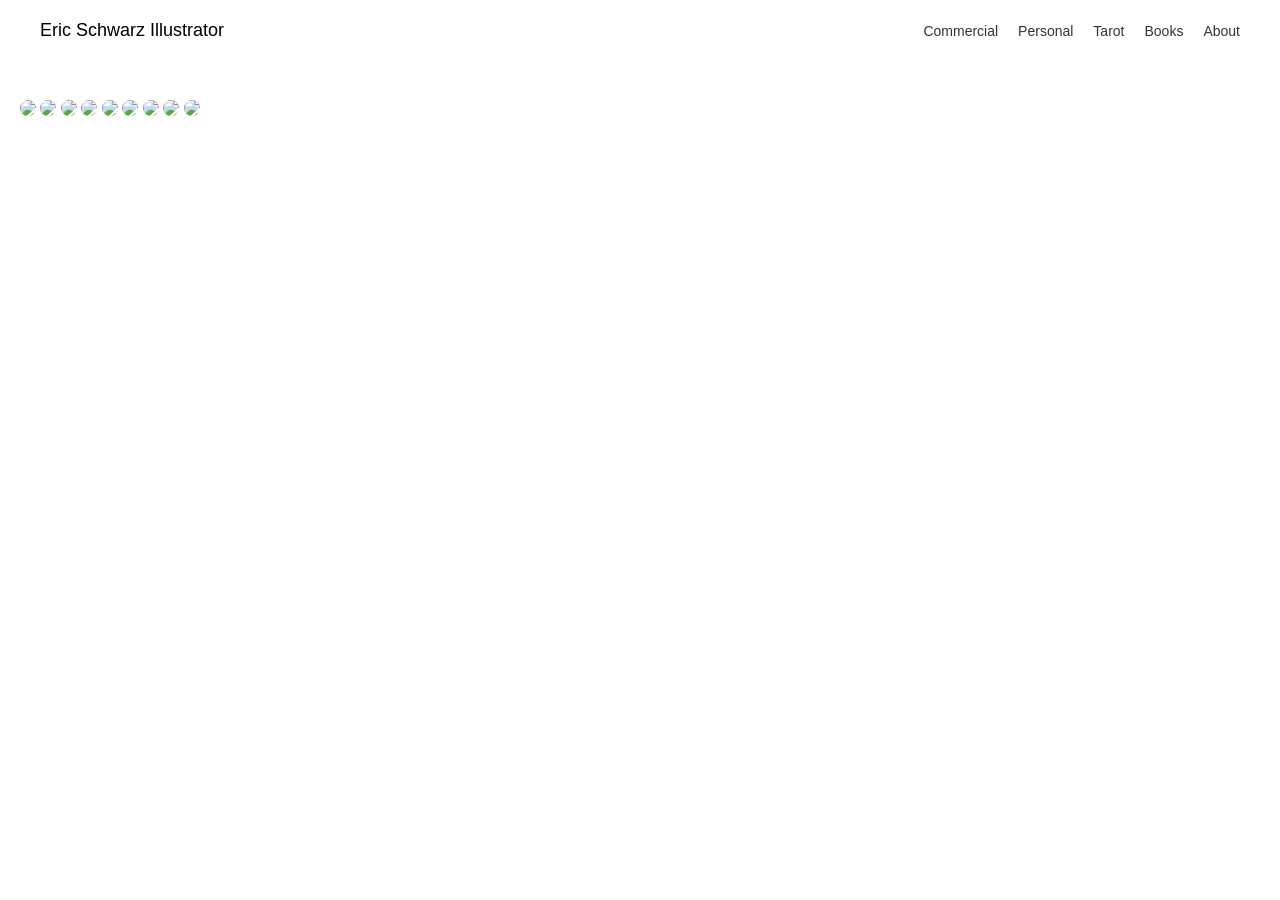
==== personal.html @ 446655ed "Add files via upload" ====
<!DOCTYPE html>
<html lang="en">
<head>
  <meta charset="UTF-8">
  <meta name="viewport" content="width=device-width, initial-scale=1.0">
  <title>Personal Work</title>
  <link rel="stylesheet" href="style.css">
</head>

<body class="personal">

<nav>
  <div class="logo">Eric Schwarz Illustrator</div>
  <div class="menu">
    <a href="index.html">Commercial</a>
    <a href="personal.html">Personal</a>
    <a href="tarot.html">Tarot</a>
    <a href="books.html">Books</a>
    <a href="about.html">About</a>
    
  </div>
</nav>

<section class="gallery">

  <!-- add your personal images -->
  <img src="images/personal-1.png">
  <img src="images/personal-2.png">
  <img src="images/personal-3.png">
  <img src="images/personal-4.gif">
  <img src="images/personal-5.png">
  <img src="images/personal-6.png">
  <img src="images/personal-7.gif">
  <img src="images/personal-8.png">
  <img src="images/personal-9.png">

</section>

</body>
</html>
---- style.css ----
* {
  margin: 0;
  padding: 0;
  box-sizing: border-box;
}

body {
  margin: 0;
  background:  rgba(30,30,30,1);
  color: white;
  font-family: Arial;
}
body.commercial {
  background: rgba(30,30,30,1);
  color: white;
}

body.personal {
  background: white;
  color: black;
}

body.books-page {
  background: rgb(1, 183, 255);
  color: white;
  display: grid;
  gap: 20px;
  padding: 120px 40px;
}

body.books-page img {
  width: 100%;
  border-radius: 12px;
  display: block;
  transition: transform 0.3s ease;
}

body.books-page img:hover {
  transform: scale(1.03);
}

.bookshelf {
  display: grid;
  grid-template-columns: repeat(auto-fill, minmax(250px, 1fr));
  gap: 16px;
  padding: 100px 20px 20px;
}

body.tarot {
  background: rgb(237, 76, 6);
  color: black;
}



nav {
  position: fixed;
  top: 0;
  left: 0;
  width: 100%;

  display: flex;
  justify-content: space-between;
  align-items: center;

  padding: 20px 40px;

  box-sizing: border-box;

  z-index: 1000;
}

.menu {
  display: flex;
  gap: 20px;
  flex-wrap: nowrap;
  white-space: nowrap;
}

.menu a {
  flex-shrink: 0;
  text-decoration: none;
  color: inherit;
}

nav a {
  color: white;
  text-decoration: none;
}

.logo {
  display: flex;
  gap: 8px;
  align-items: baseline;
  font-size: 18px;
}

.name {
  font-weight: 700;
}

.role {
  font-weight: 400;
  font-style: italic;
  opacity: 0.7;
}

.menu {
  display: flex;
  gap: 20px;
  align-items: center;
}

.menu a {
  text-decoration: none;
  color: inherit;
  font-size: 14px;
  opacity: 0.8;
  transition: opacity 0.2s ease;
}

.menu a:hover {
  opacity: 1;
}

.gallery {
  columns: 3 300px;
  column-gap: 16px;
  padding: 100px 20px 20px;
}

.gallery img {
  width: 100%;
  margin-bottom: 16px;
  border-radius: 10px;
}

.tarot {
  height: 100vh;
  display: flex;
  flex-direction: column;
  justify-content: center;
  align-items: center;
}

.tarot-box img {
  width: 260px;
  cursor: pointer;
}

.card-container {
  perspective: 1000px;
  display: flex;
  justify-content: center;
  margin-top: 40px;
}

.card {
  width: 260px;
  height: 520px;
  position: relative;
  transform-style: preserve-3d;
  transition: transform 0.8s;
  cursor: pointer;
}

.card.flipped {
  transform: rotateY(180deg);
}

.card-face {
  position: absolute;
  width: 100%;
  height: 100%;
  backface-visibility: hidden;
  border-radius: 12px;
  overflow: hidden;
}

.card-face img {
  width: 100%;
  height: 100%;
  object-fit: cover;
}

.card-front {
  transform: rotateY(180deg);
}

@keyframes shake {
  0% { transform: translateX(0); }
  25% { transform: translateX(-3px); }
  50% { transform: translateX(3px); }
  75% { transform: translateX(-3px); }
  100% { transform: translateX(0); }
}

.card.shake {
  animation: shake 0.25s ease;
}

.tarot-grid {
  display: flex;
  justify-content: center;
  gap: 40px;
  padding: 120px 20px;
}

/* card stays same size as before */
.card {
  width: 260px;
  height: 520px;
  perspective: 1000px;
}

/* mobile: only show 1 card */
@media (max-width: 768px) {
  .tarot-grid {
    flex-direction: column;
    align-items: center;
  }

  .tarot-grid .card:nth-child(2),
  .tarot-grid .card:nth-child(3) {
    display: none;
  }
}

body.about-page {
  background: #dcd23e;
  color: black;
}

.about {
  min-height: 100vh;
  display: flex;
  align-items: center;
  justify-content: center;
  padding: 120px 40px;
}

.about-text {
  max-width: 600px;
  line-height: 1.6;
}

.about-text h1 {
  margin-bottom: 20px;
  font-size: 28px;
}

.about-text p {
  margin-bottom: 15px;
  opacity: 0.85;
}

.about-wrapper {
  display: flex;
  gap: 60px;
  max-width: 1000px;
  margin: 0 auto;
  align-items: center;
  padding: 120px 40px;
}

.about-image img {
  width: 320px;
  height: auto;
  border-radius: 12px;
  object-fit: cover;
}

.about-text {
  max-width: 500px;
  line-height: 1.6;
}

.about-text h1 {
  margin-bottom: 20px;
  font-size: 28px;
}

.about-text p {
  margin-bottom: 15px;
  opacity: 0.85;
}

.contact a {
  color: inherit;
  text-decoration: underline;
}

@media (max-width: 768px) {
  .about-wrapper {
    flex-direction: column;
    text-align: center;
  }

  .about-image img {
    width: 80%;
  }
}
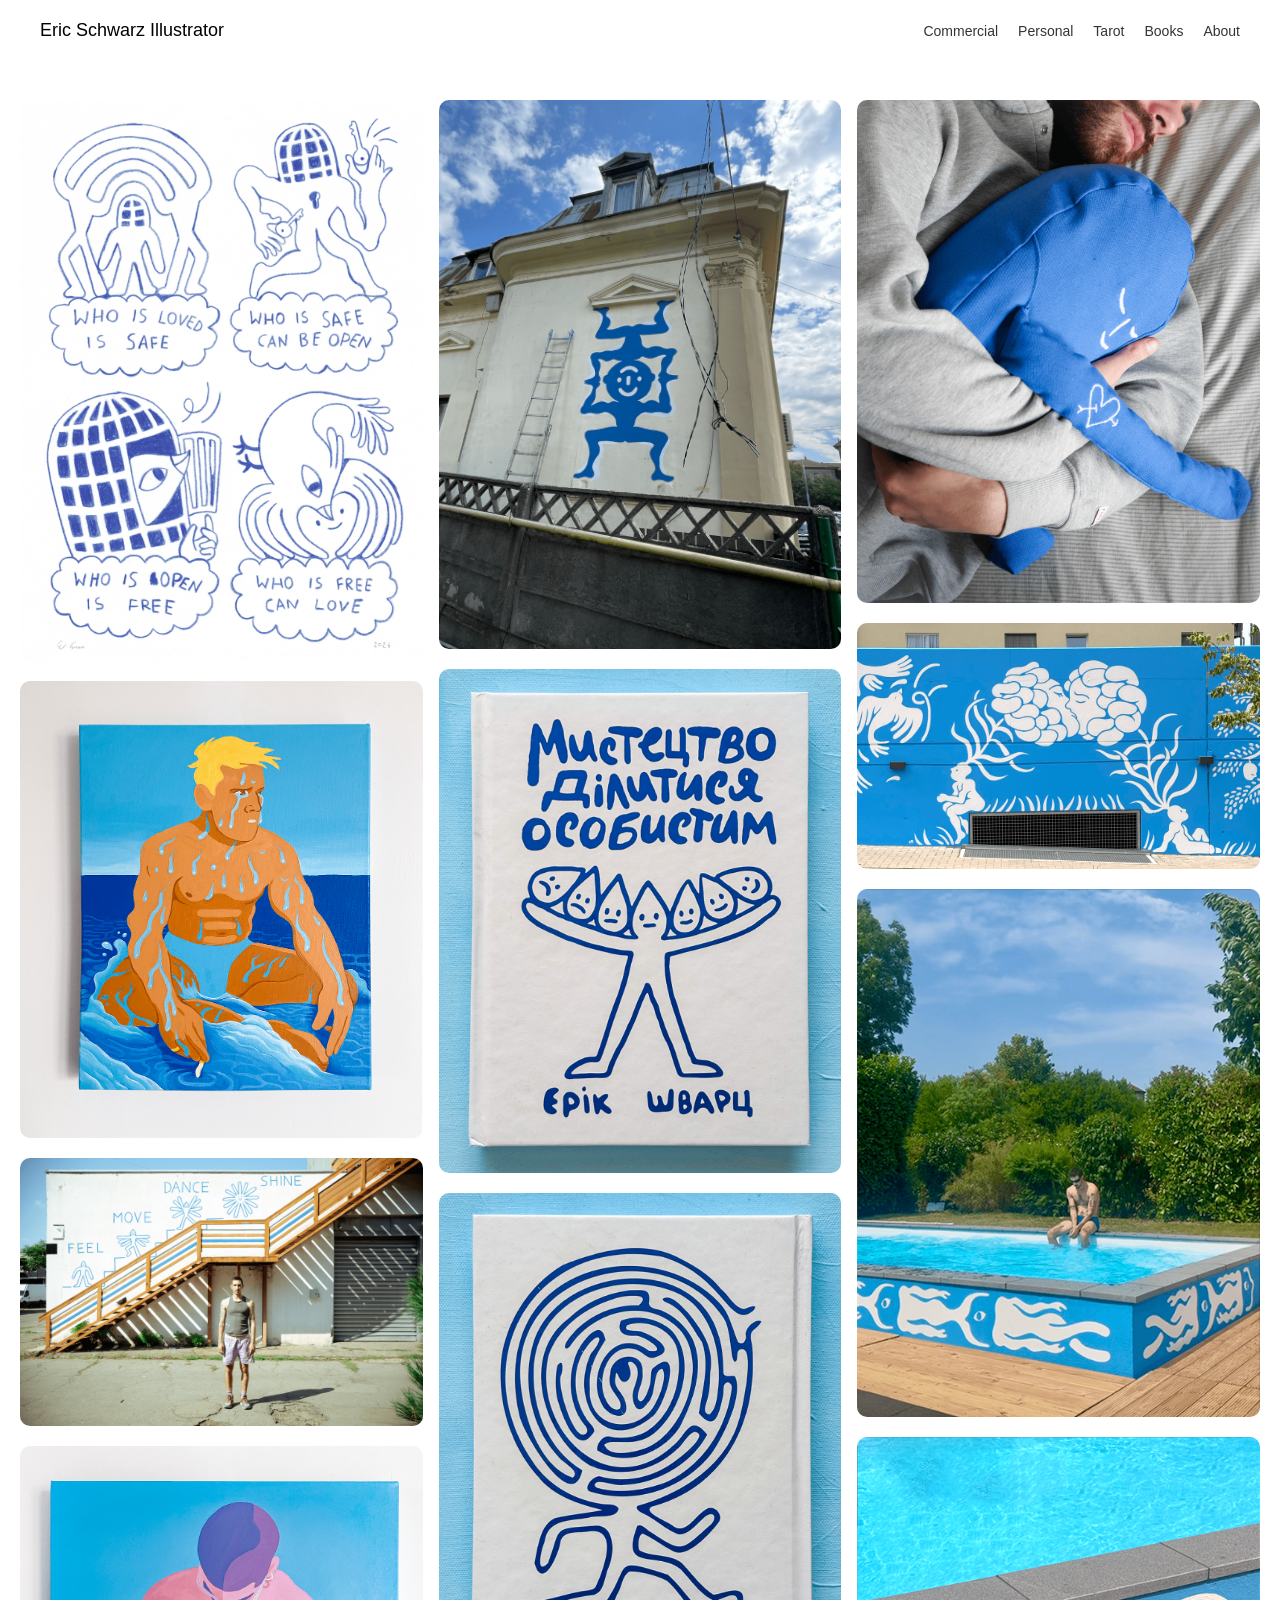
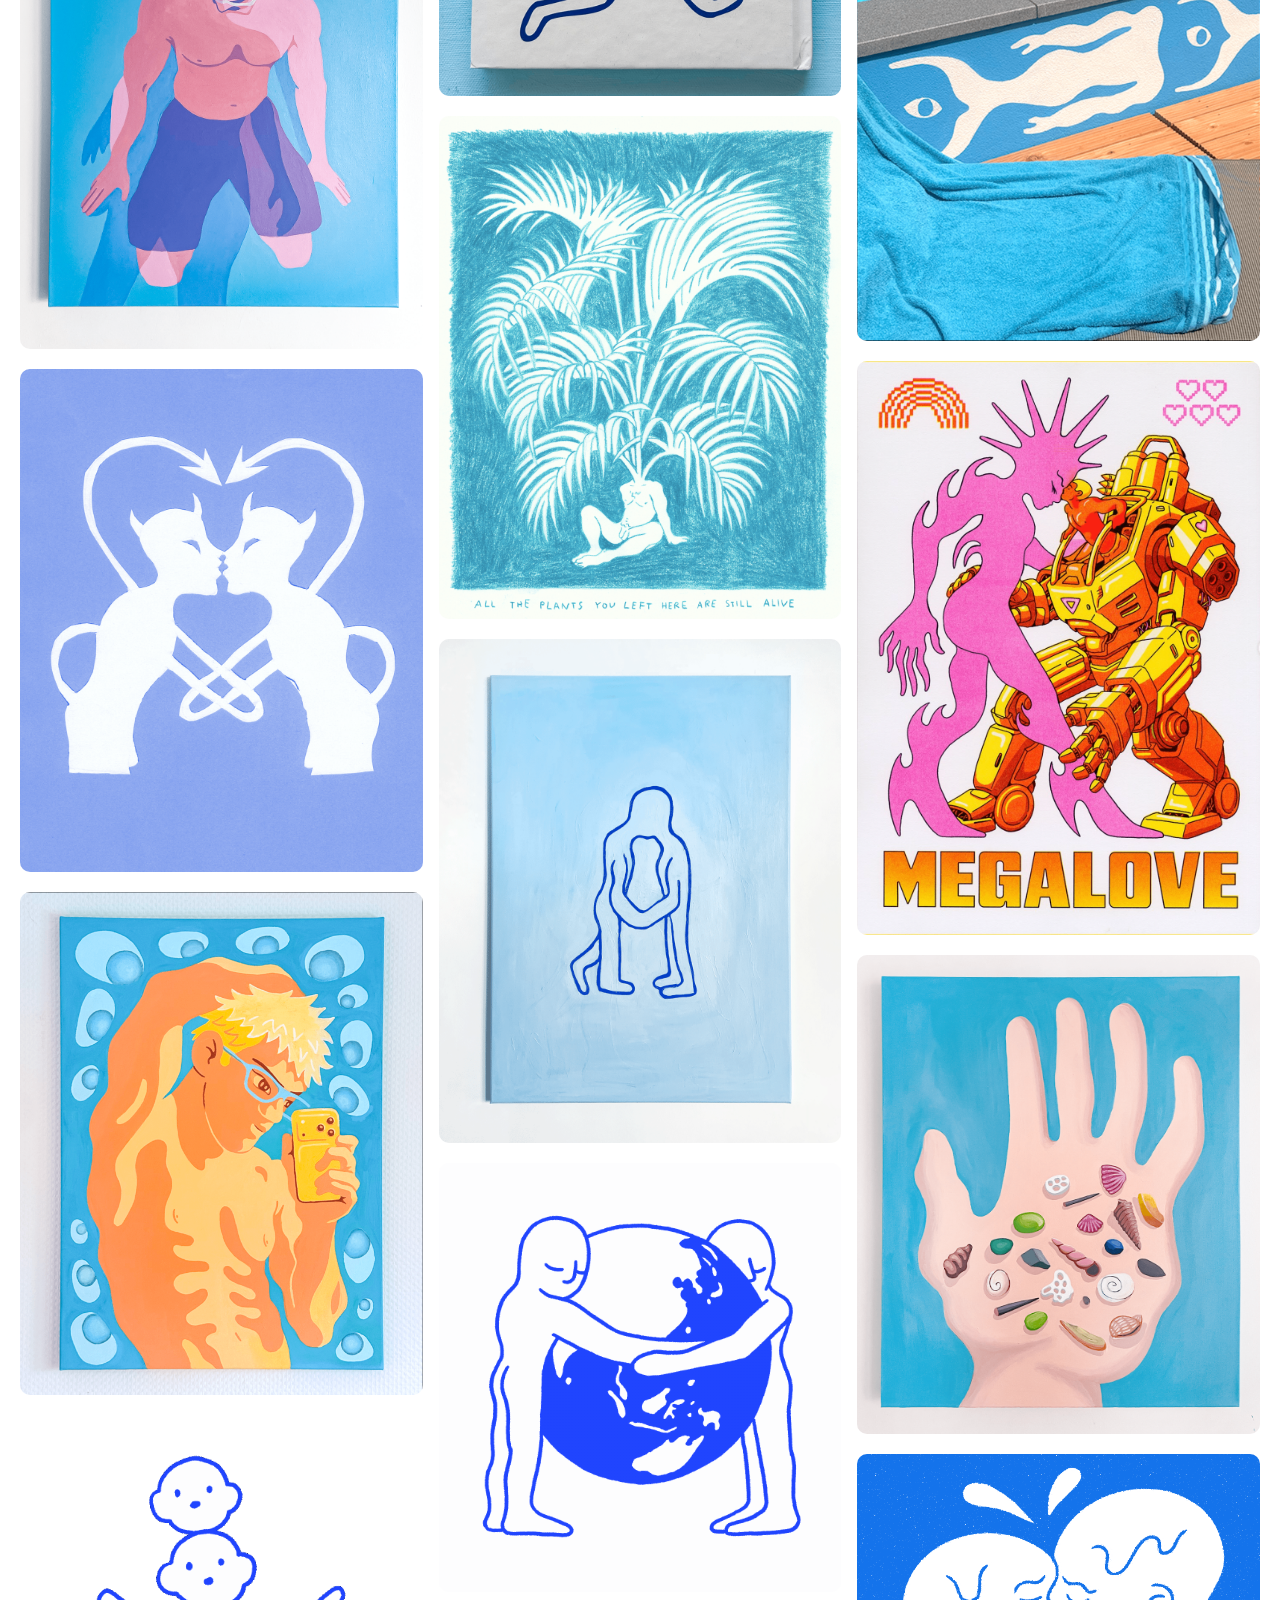
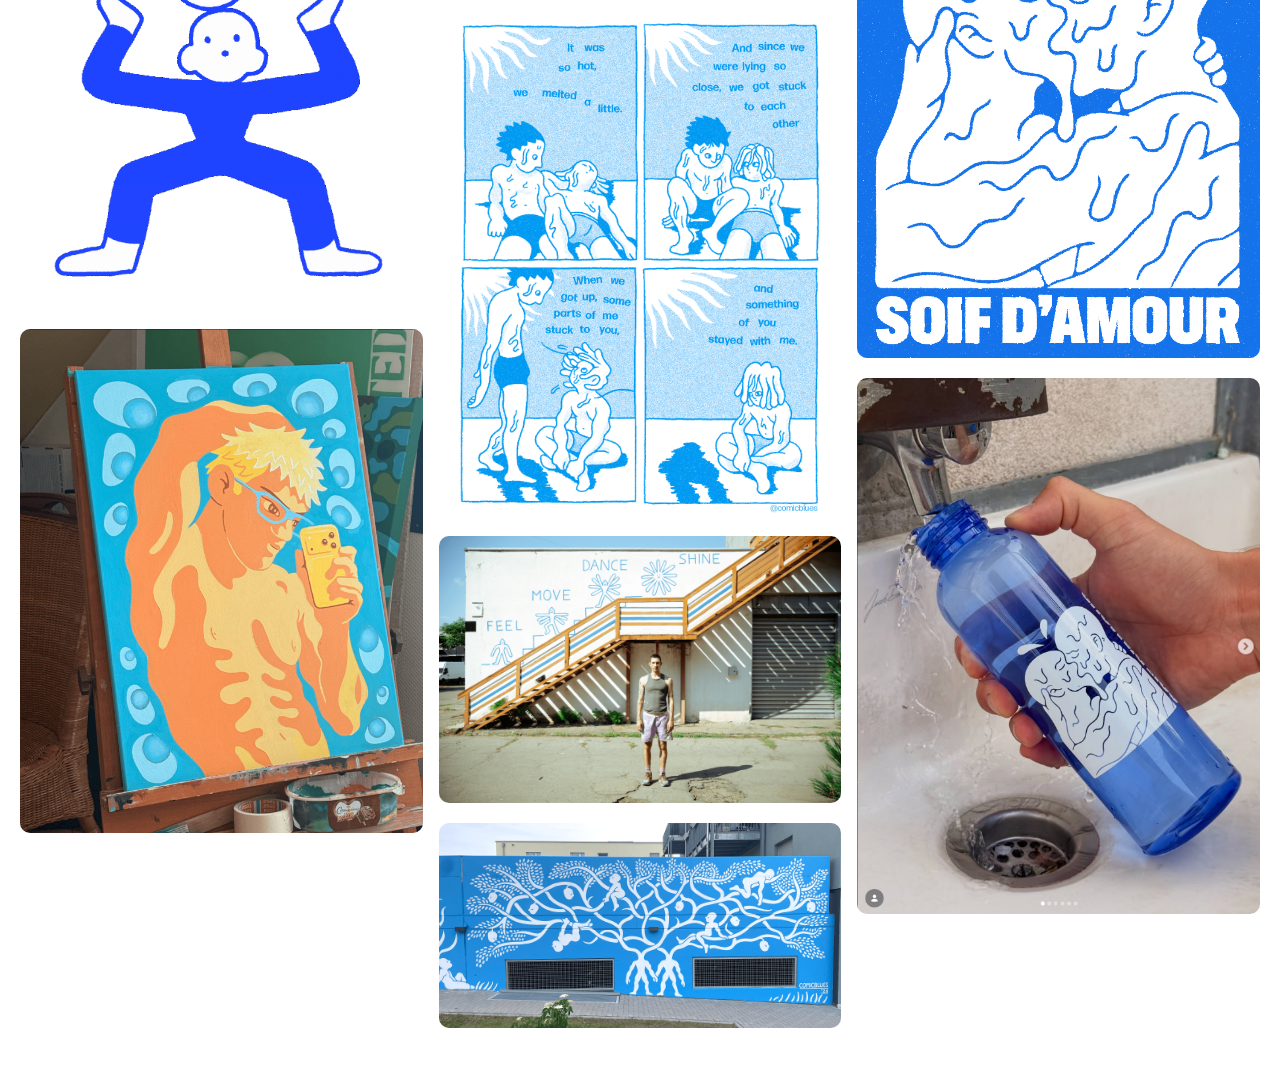
==== commit 92eb6ba2: "August File Upload" ====
--- a/personal.html
+++ b/personal.html
@@ -25,14 +25,30 @@
 
   <!-- add your personal images -->
   <img src="images/personal-1.png">
+  <img src="images/perso-10.png">
   <img src="images/personal-2.png">
+  <img src="images/perso-11.png">
   <img src="images/personal-3.png">
+  <img src="images/perso-12.png">
   <img src="images/personal-4.gif">
+  <img src="images/perso-13.png">
   <img src="images/personal-5.png">
+  <img src="images/perso-14.png">
+  <img src="images/perso-15.png">
   <img src="images/personal-6.png">
+  <img src="images/perso-16.png">
   <img src="images/personal-7.gif">
+  <img src="images/perso-17.png">
   <img src="images/personal-8.png">
+  <img src="images/perso-18.png">
   <img src="images/personal-9.png">
+  <img src="images/perso-19.png">
+  <img src="images/perso-20.png">
+  <img src="images/perso-21.png">
+  <img src="images/perso-22.png">
+  <img src="images/perso-23.png">
+  <img src="images/perso-24.png">
+  <img src="images/perso-25.png">
 
 </section>
 
--- a/style.css
+++ b/style.css
@@ -227,7 +227,7 @@
 }
 
 body.about-page {
-  background: #dcd23e;
+  background: #f0cd3d;
   color: black;
 }
 
@@ -299,4 +299,20 @@
   .about-image img {
     width: 80%;
   }
+}
+@media (max-width: 768px) {
+
+  nav {
+    flex-direction: column;
+    align-items: flex-start;
+    gap: 20px;
+    padding: 20px;
+  }
+
+  .menu {
+    display: flex;
+    flex-wrap: wrap;
+    gap: 12px 20px;
+  }
+
 }
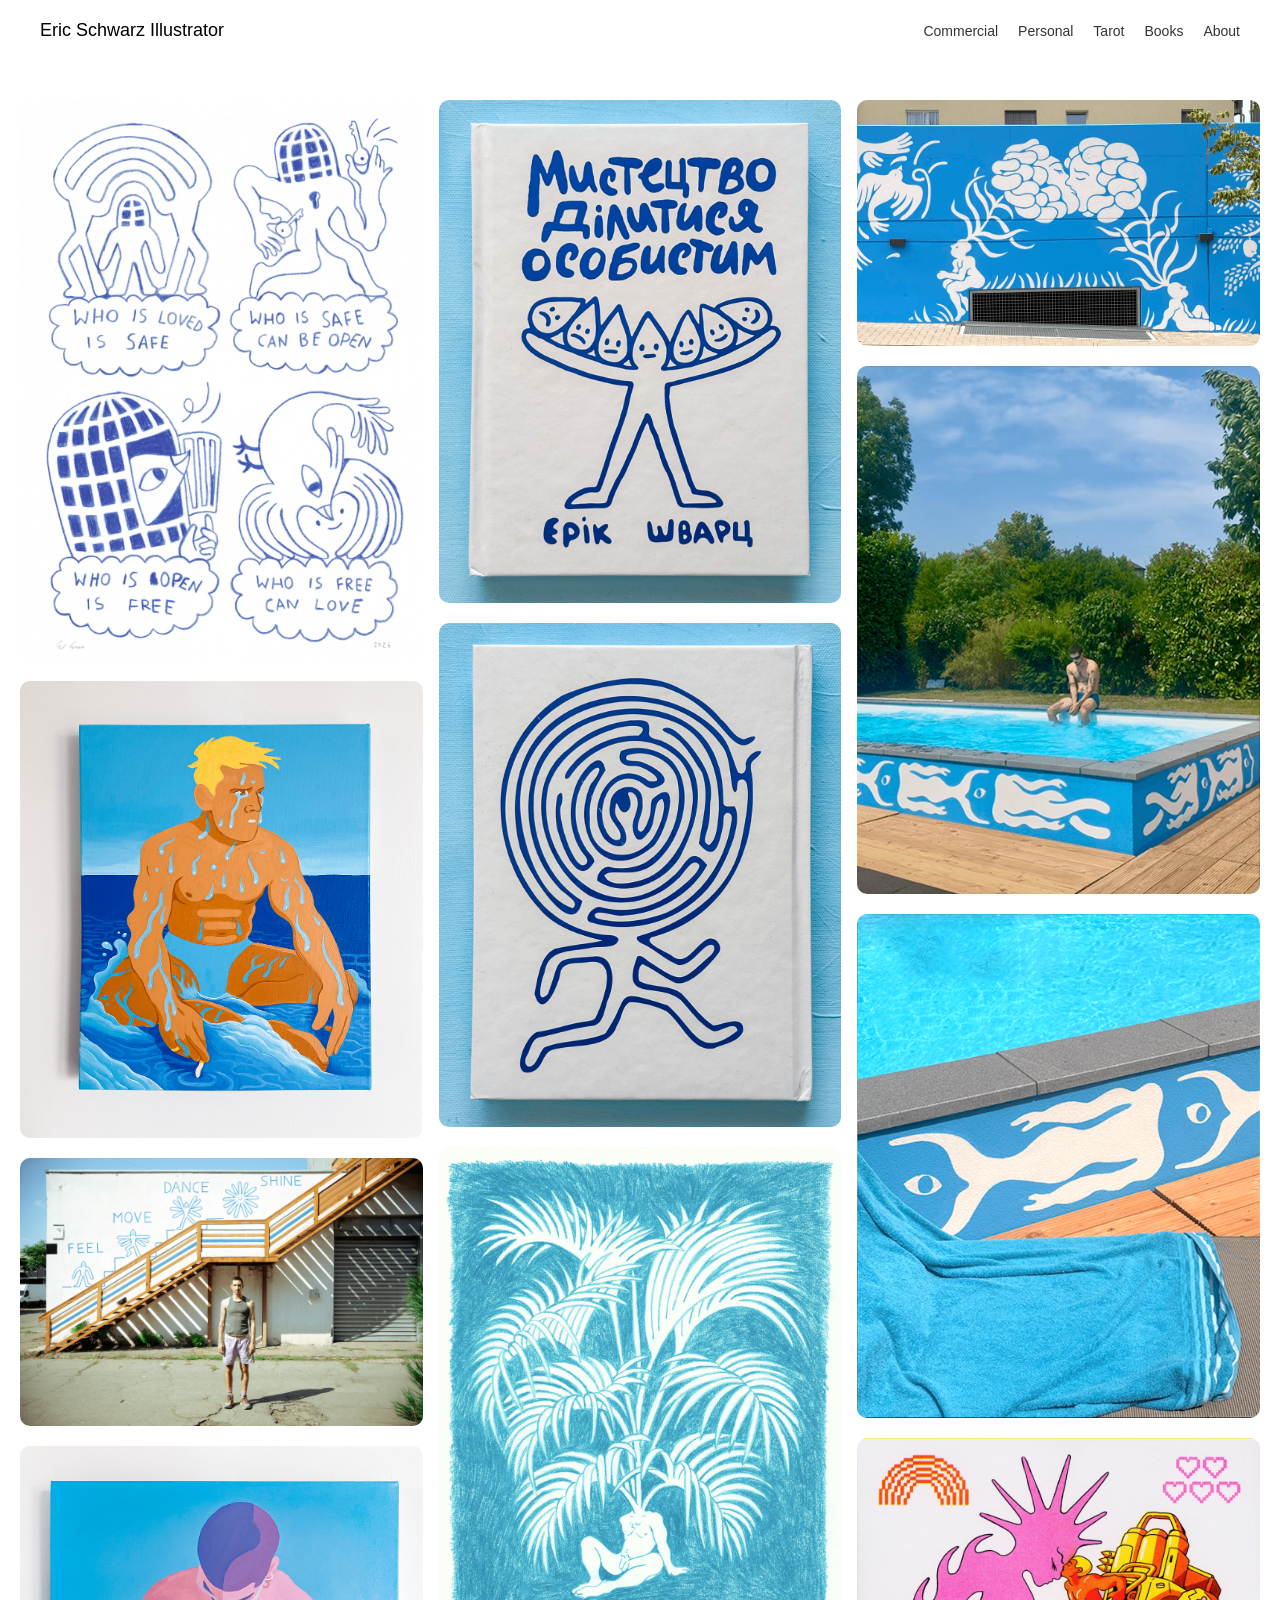
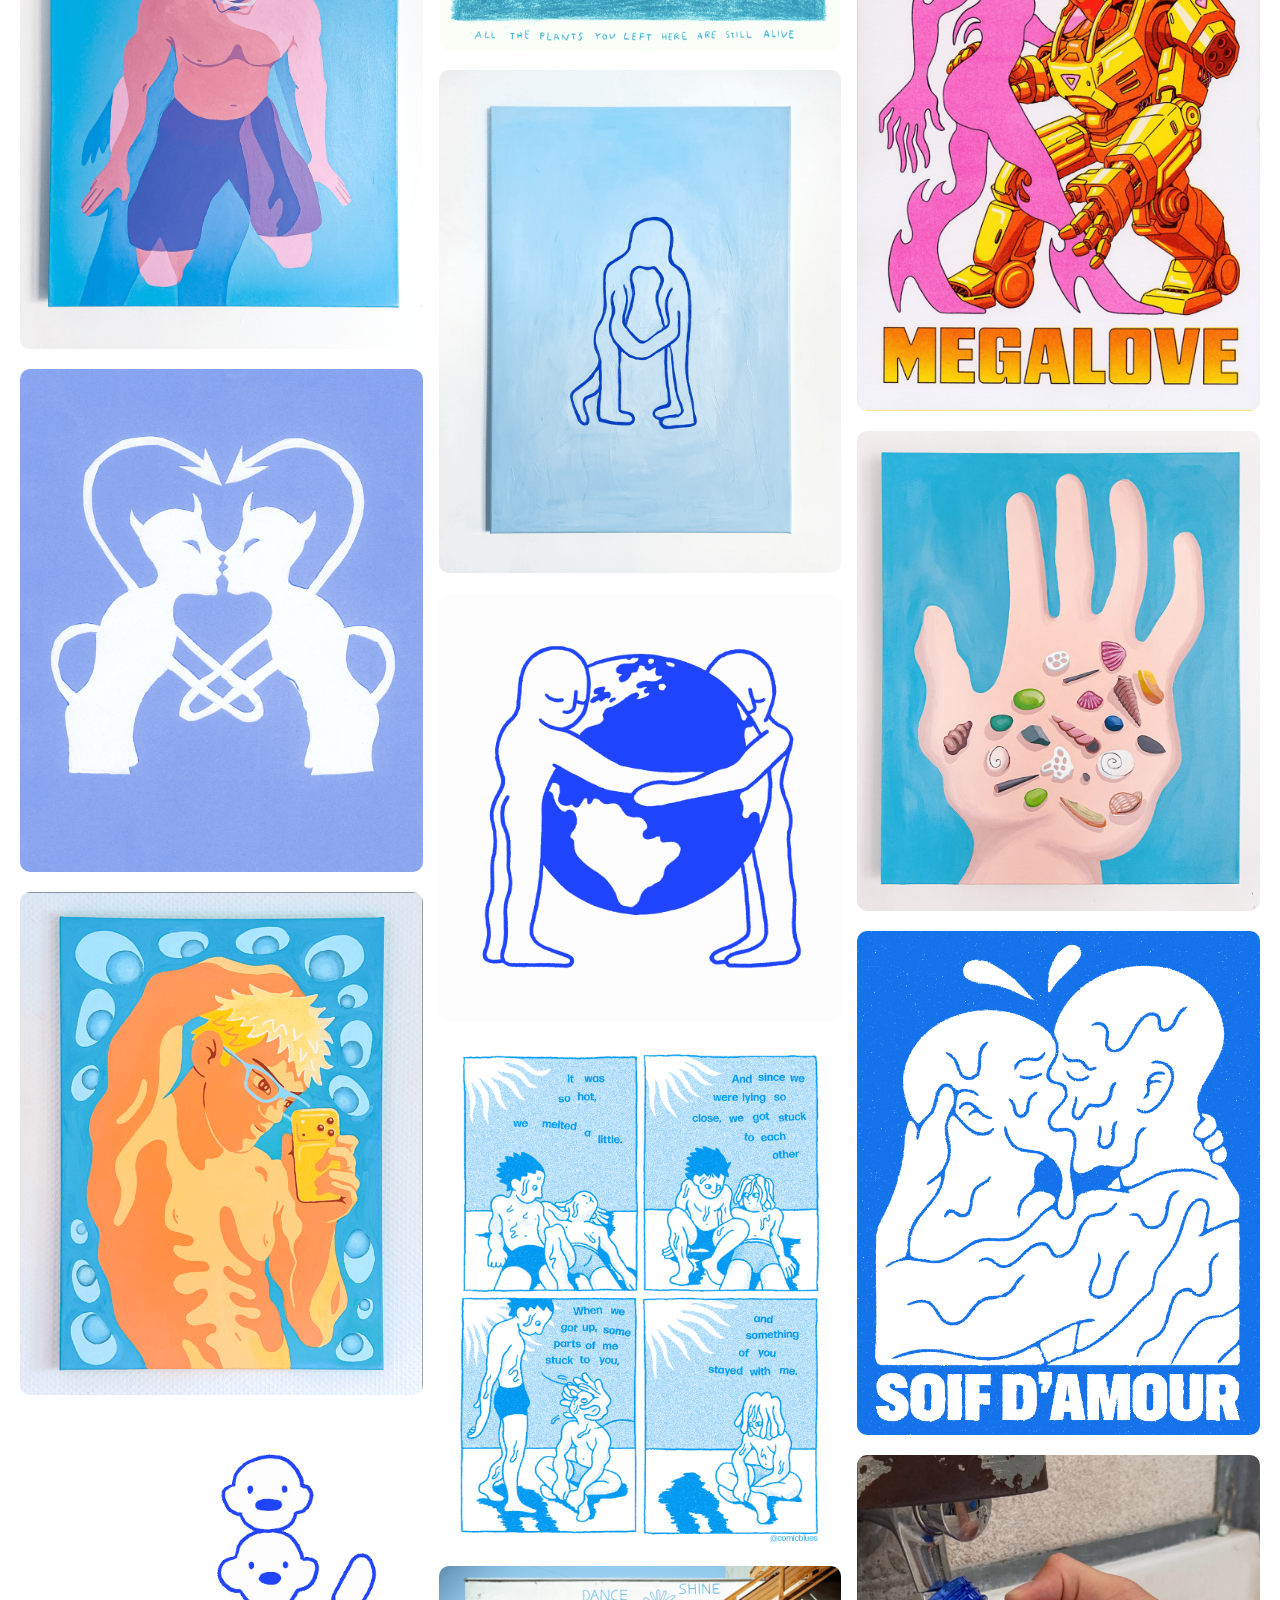
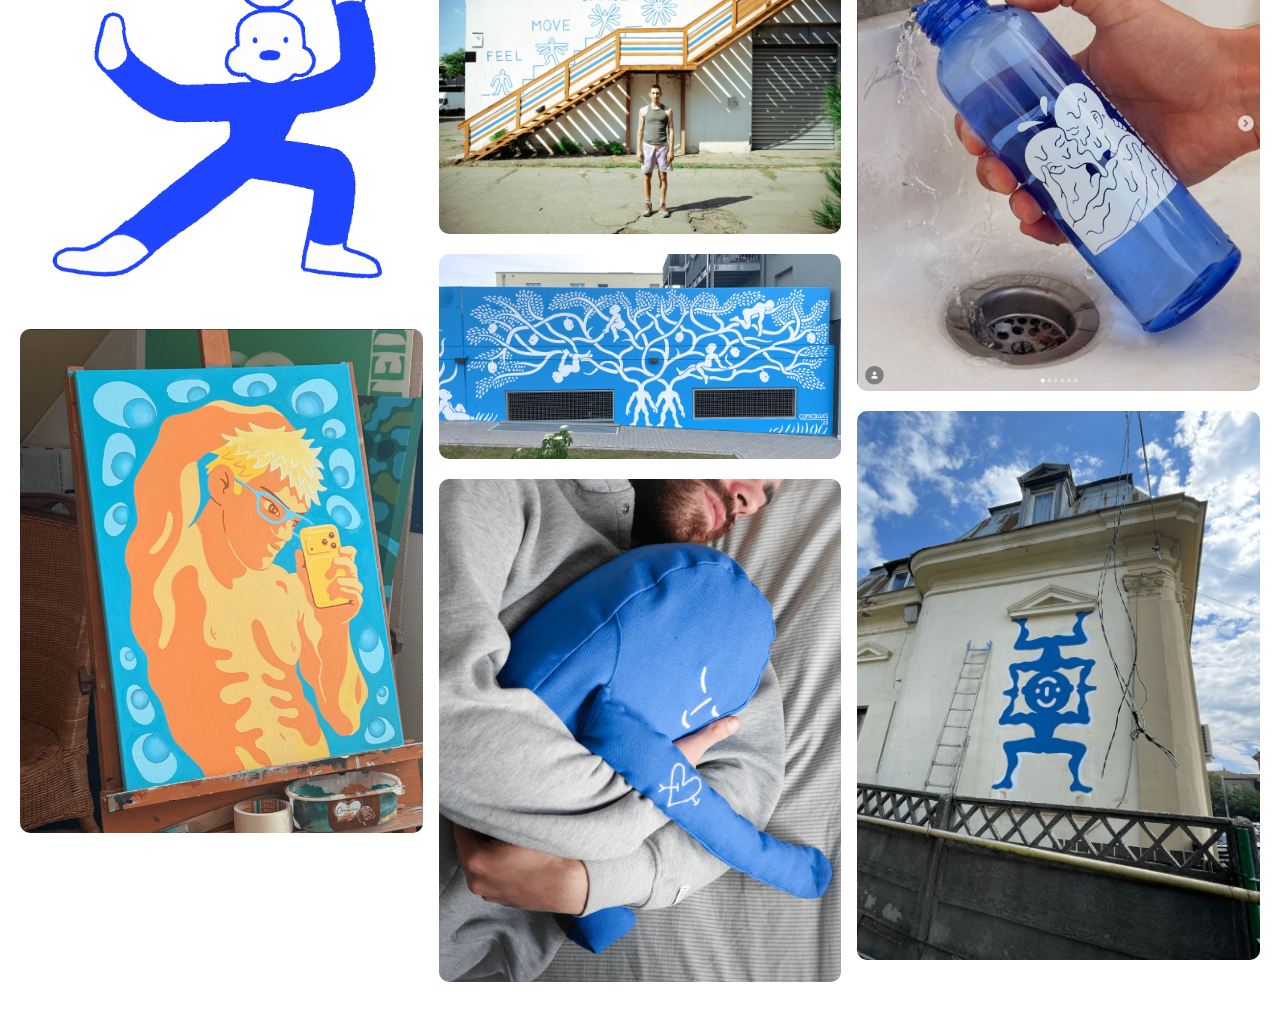
==== commit f0c53073: "Changed order in personal.html personal-5 to end" ====
--- a/personal.html
+++ b/personal.html
@@ -32,7 +32,6 @@
   <img src="images/perso-12.png">
   <img src="images/personal-4.gif">
   <img src="images/perso-13.png">
-  <img src="images/personal-5.png">
   <img src="images/perso-14.png">
   <img src="images/perso-15.png">
   <img src="images/personal-6.png">
@@ -48,9 +47,10 @@
   <img src="images/perso-22.png">
   <img src="images/perso-23.png">
   <img src="images/perso-24.png">
-  <img src="images/perso-25.png">
+  <img src="images/perso-25.png"> 
+  <img src="images/personal-5.png">
 
 </section>
 
 </body>
-</html>+</html>
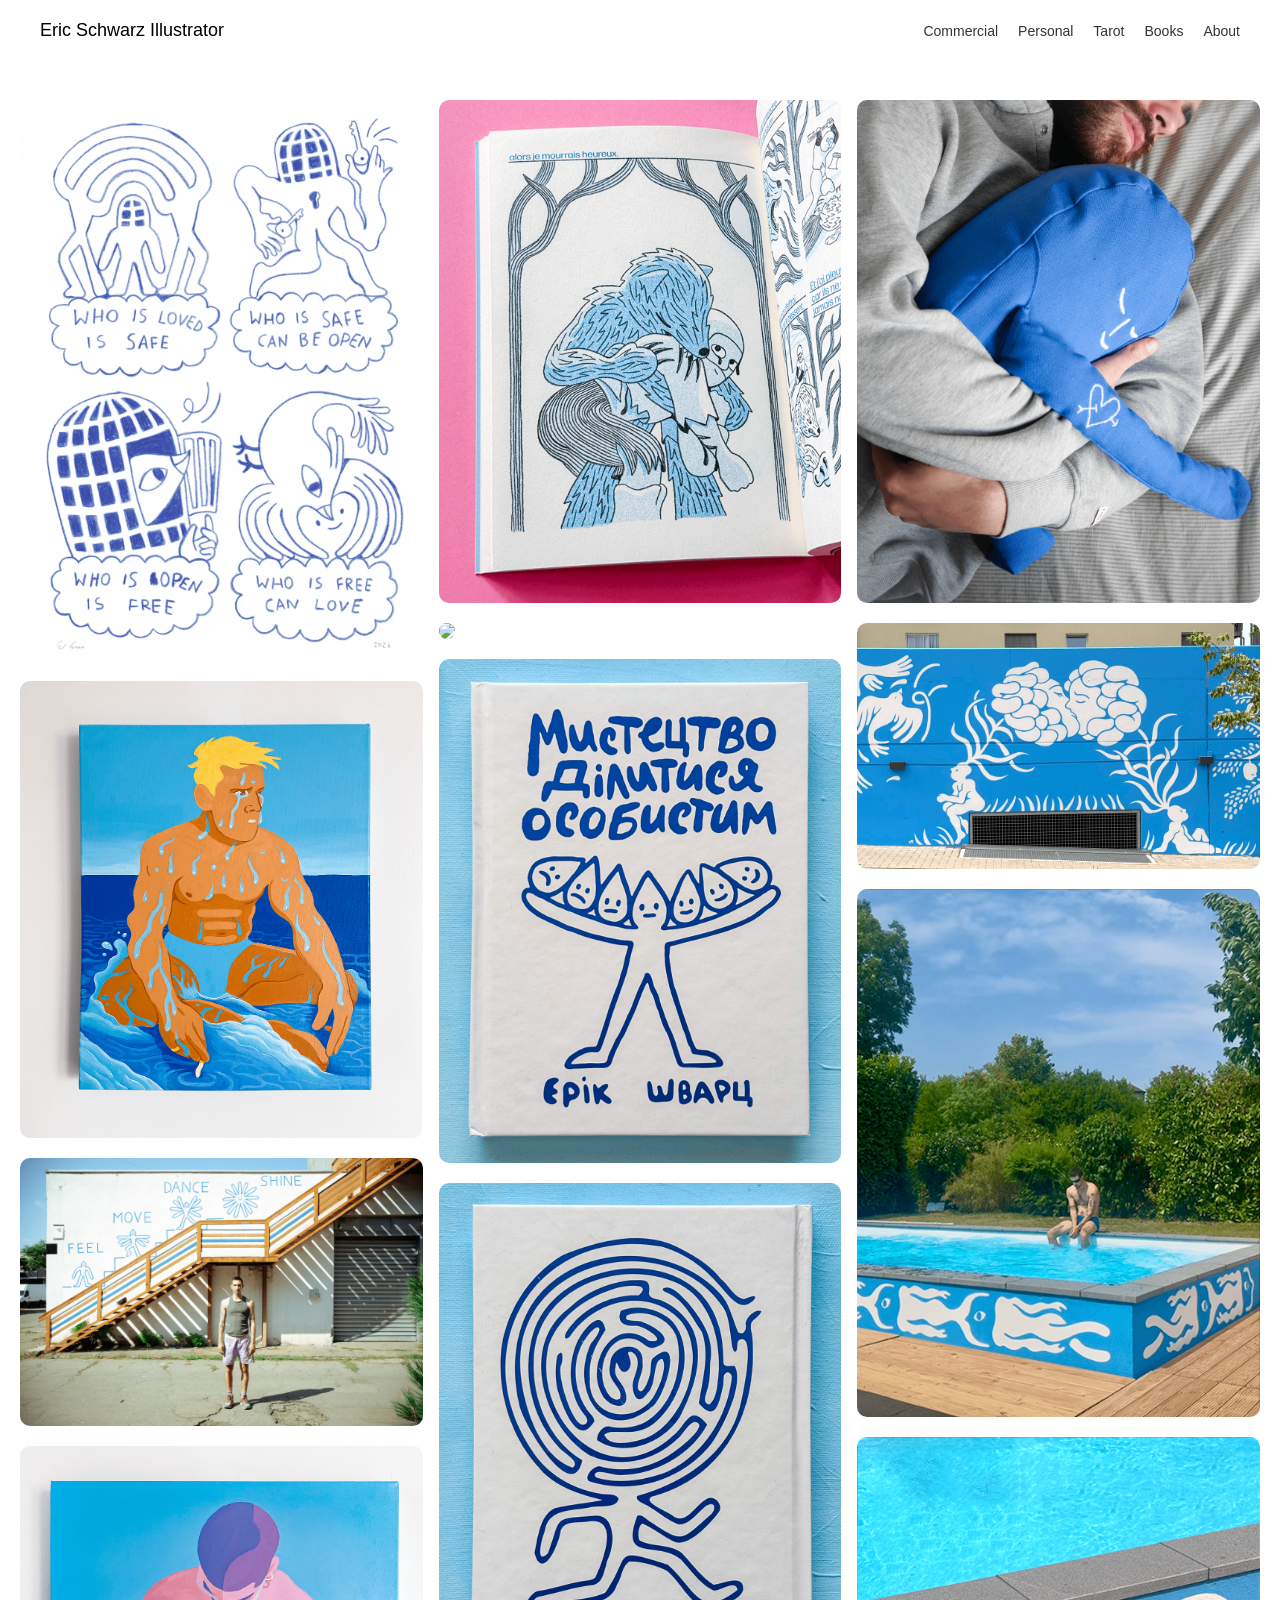
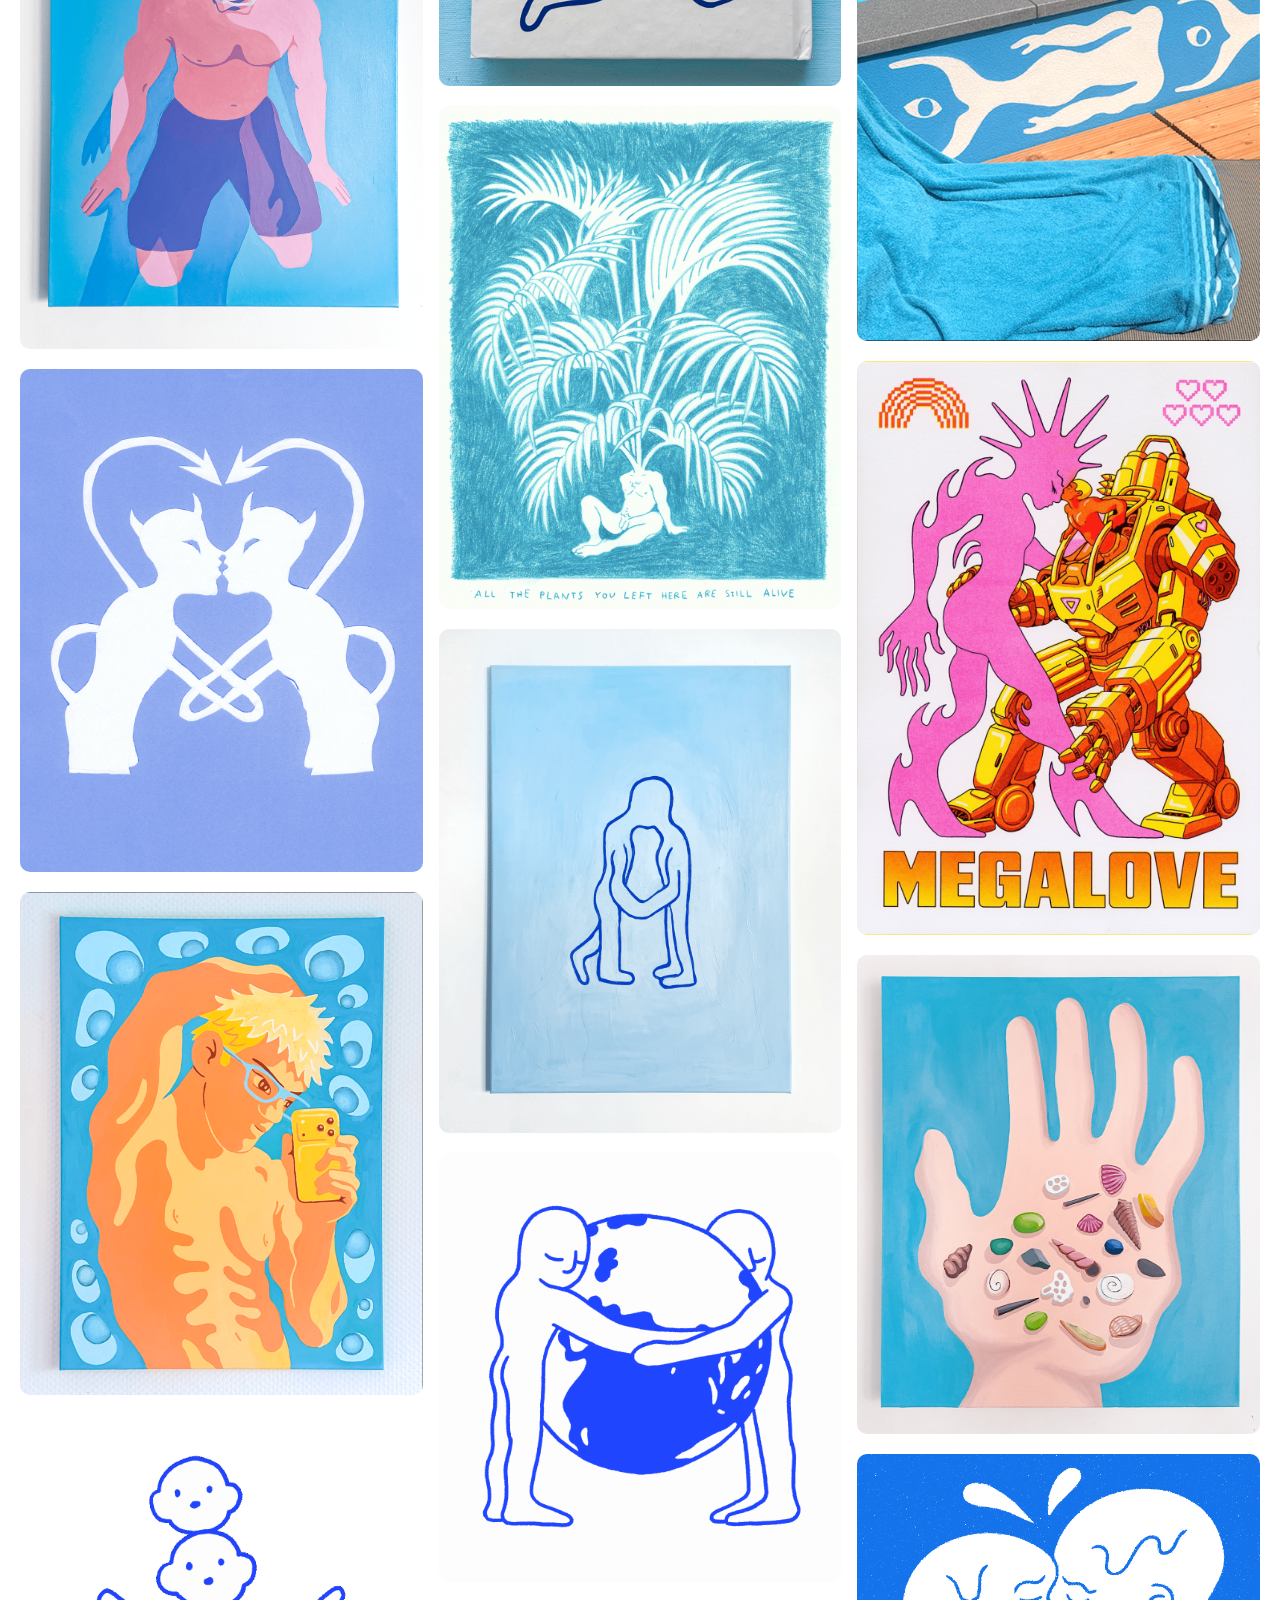
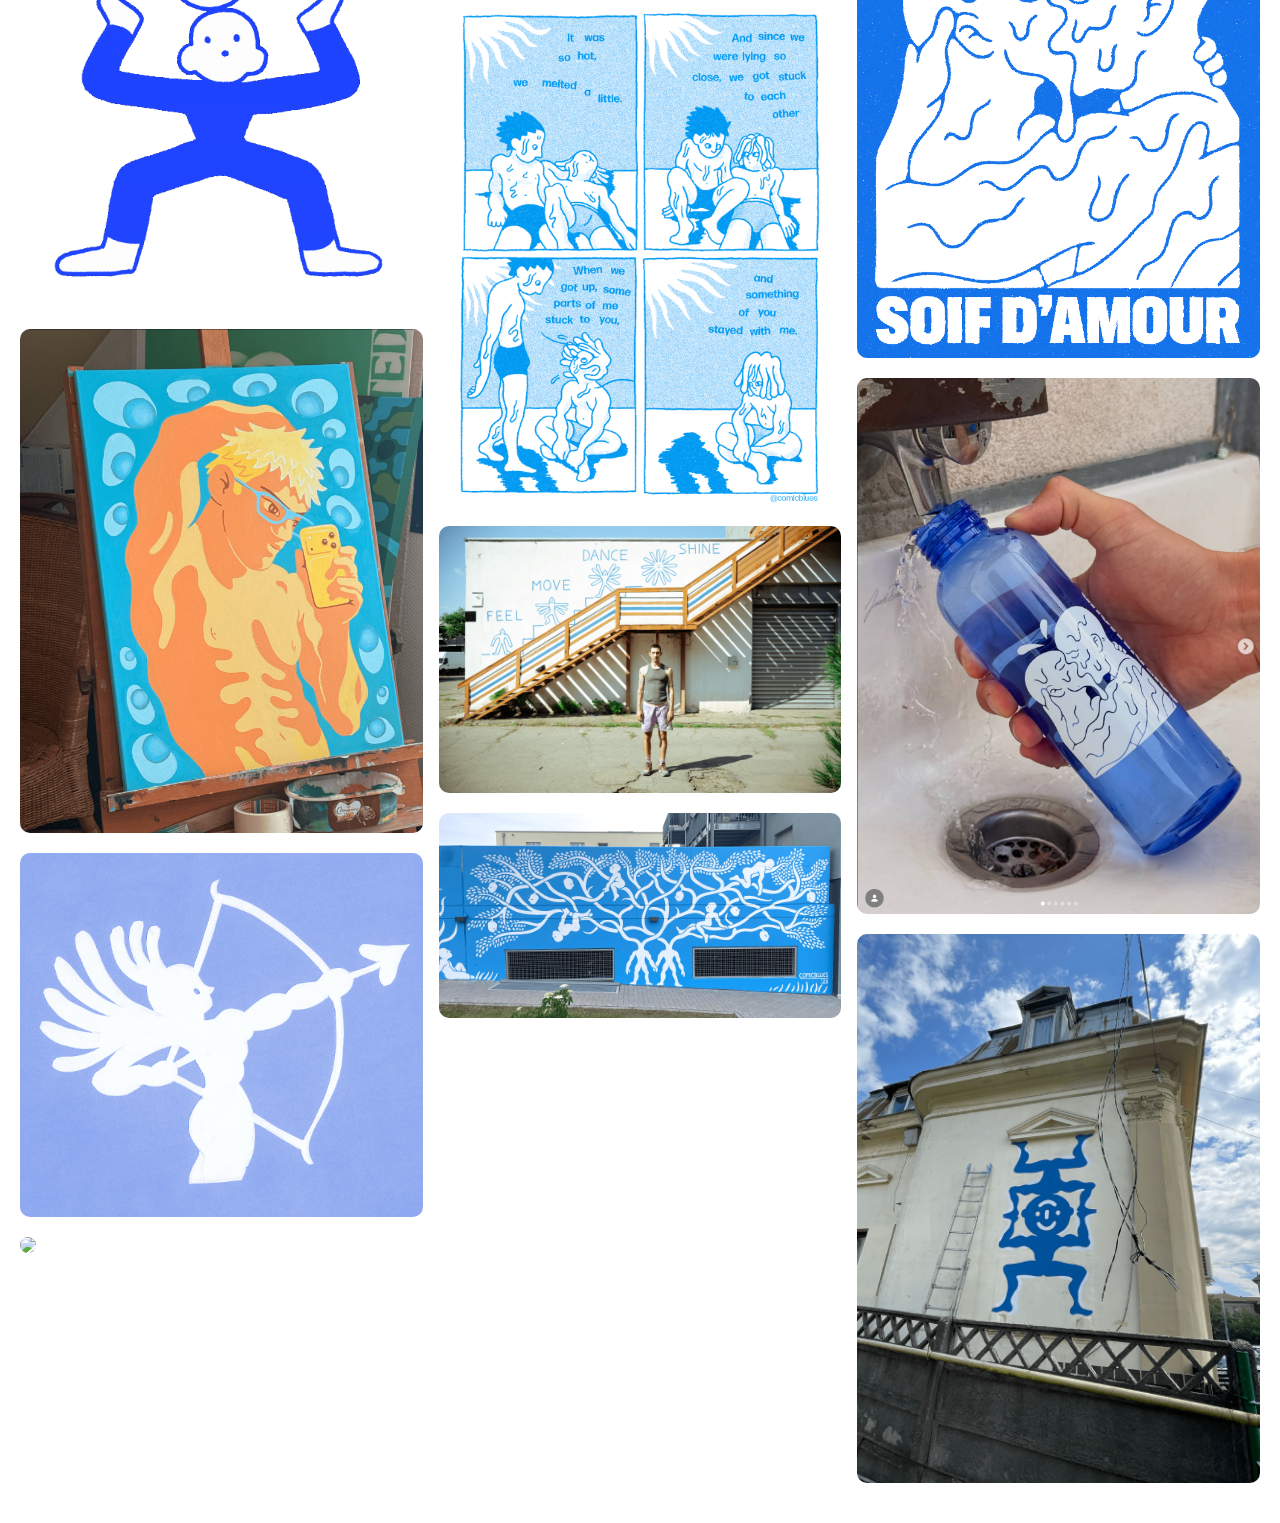
==== commit 8356b941: "New images" ====
--- a/personal.html
+++ b/personal.html
@@ -32,6 +32,10 @@
   <img src="images/perso-12.png">
   <img src="images/personal-4.gif">
   <img src="images/perso-13.png">
+ <img src="images/perso-amor.png">
+   <img src="images/pers-fly.png">
+   <img src="images/perso-wolf1.png">
+   <img src="images/persowolf2.png">
   <img src="images/perso-14.png">
   <img src="images/perso-15.png">
   <img src="images/personal-6.png">
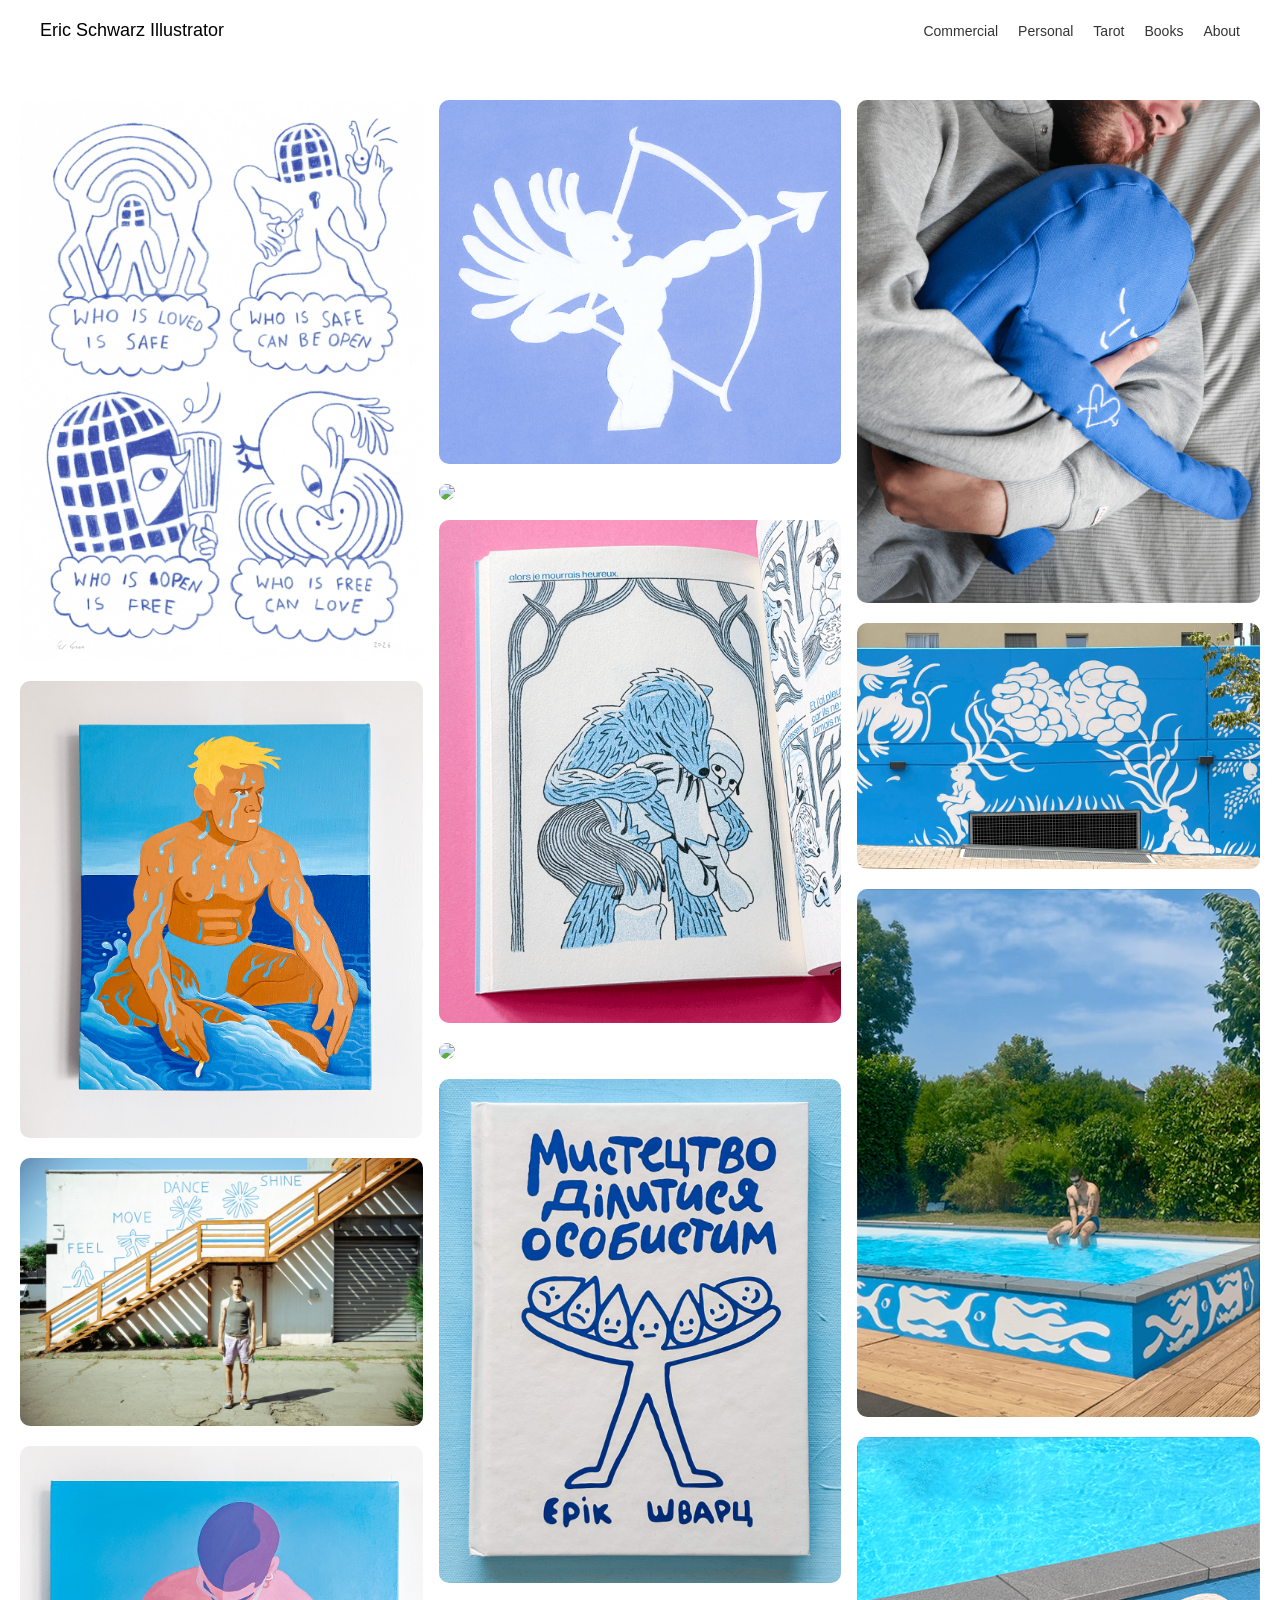
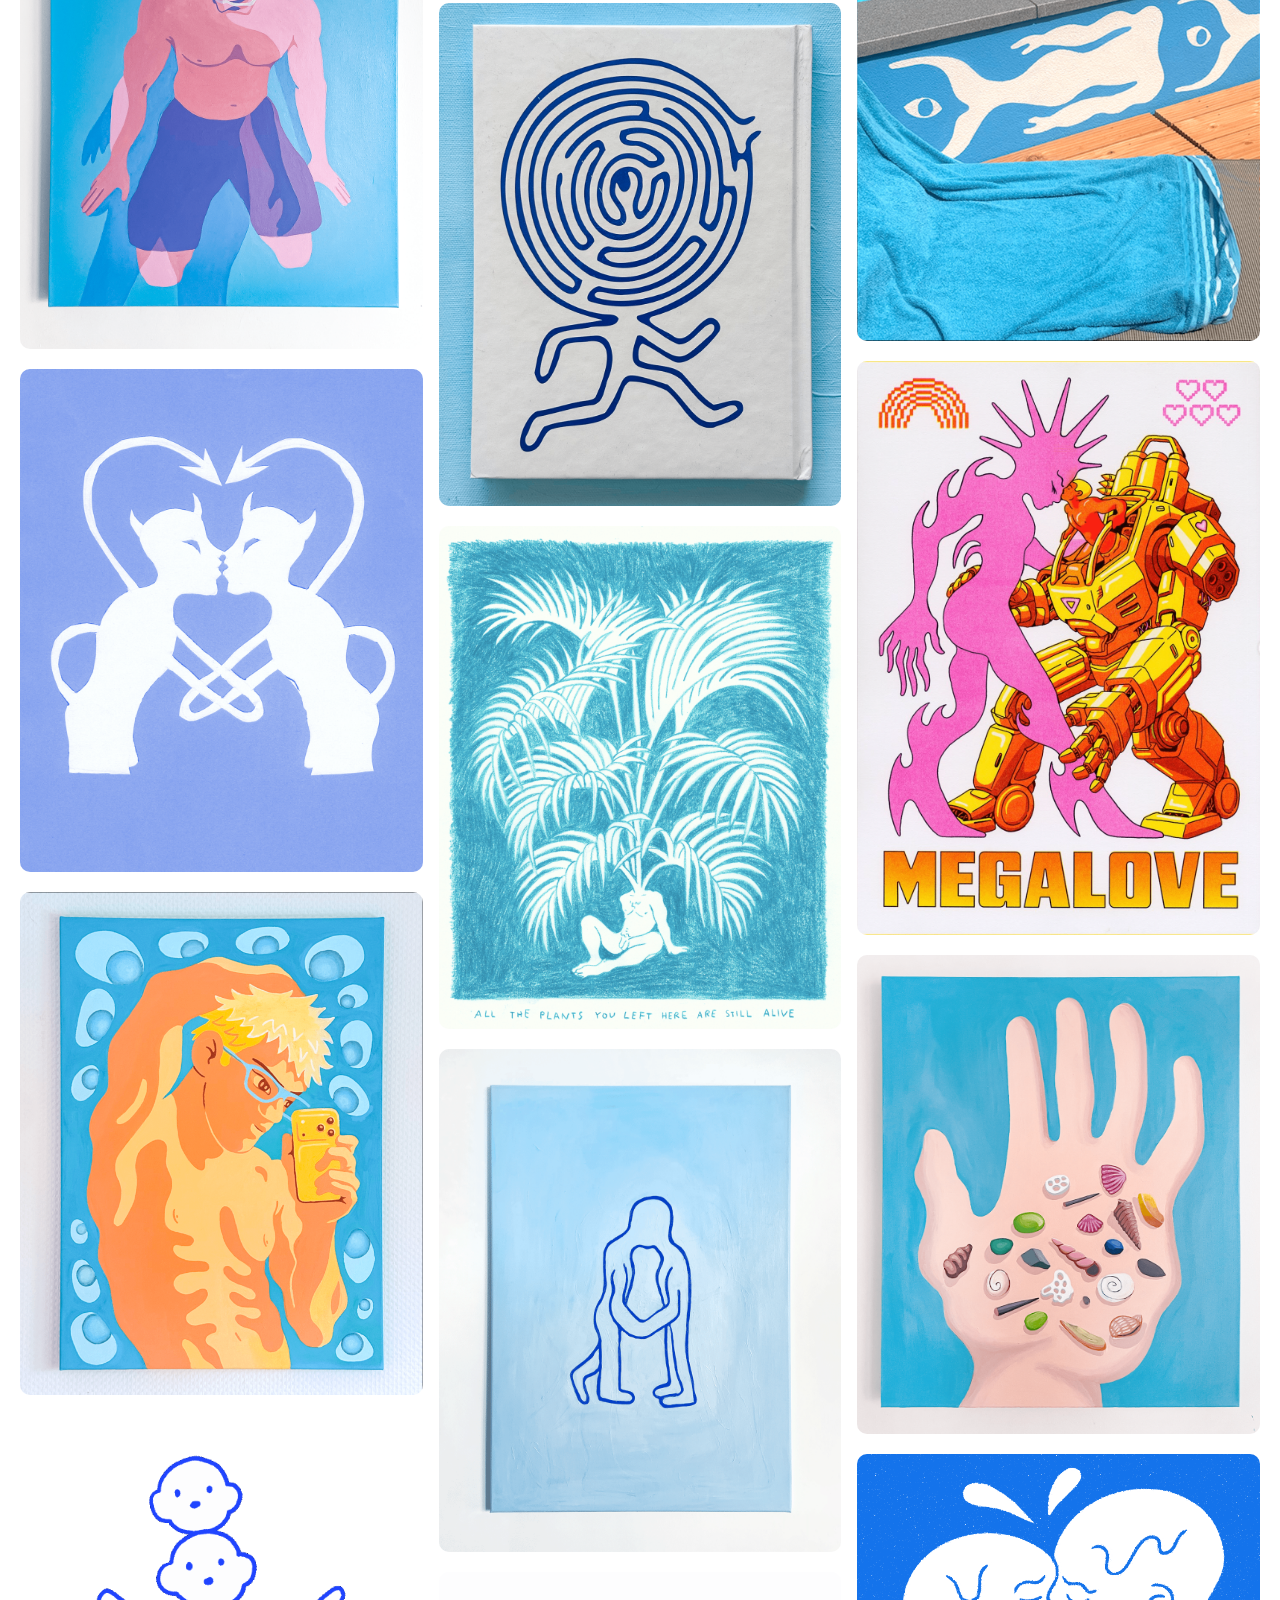
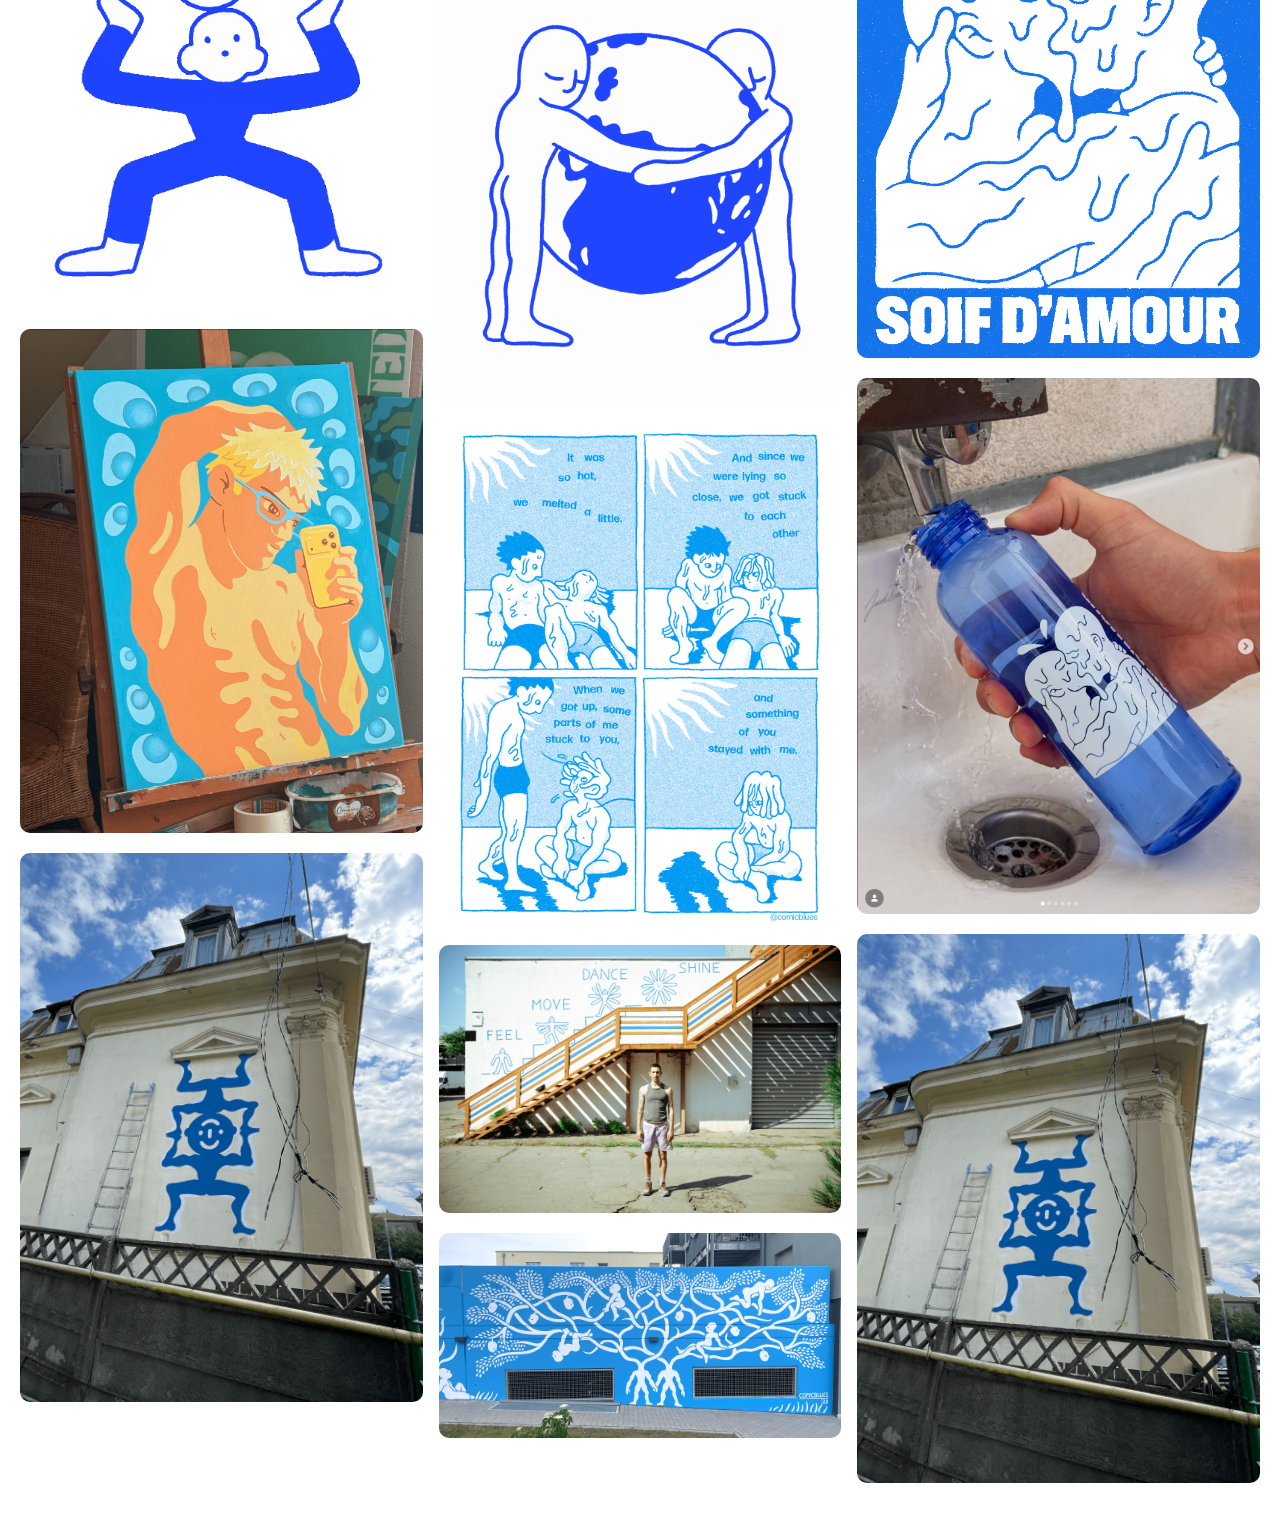
==== commit 1c964cfa: "Merge branch 'main' of https://github.com/comicblues/portfolio" ====
--- a/personal.html
+++ b/personal.html
@@ -32,10 +32,11 @@
   <img src="images/perso-12.png">
   <img src="images/personal-4.gif">
   <img src="images/perso-13.png">
- <img src="images/perso-amor.png">
-   <img src="images/pers-fly.png">
-   <img src="images/perso-wolf1.png">
-   <img src="images/persowolf2.png">
+  <img src="images/personal-5.png">
+  <img src="images/perso-amor.png">
+  <img src="images/pers-fly.png">
+  <img src="images/perso-wolf1.png">
+  <img src="images/persowolf2.png">
   <img src="images/perso-14.png">
   <img src="images/perso-15.png">
   <img src="images/personal-6.png">
@@ -51,7 +52,7 @@
   <img src="images/perso-22.png">
   <img src="images/perso-23.png">
   <img src="images/perso-24.png">
-  <img src="images/perso-25.png"> 
+  <img src="images/perso-25.png">
   <img src="images/personal-5.png">
 
 </section>
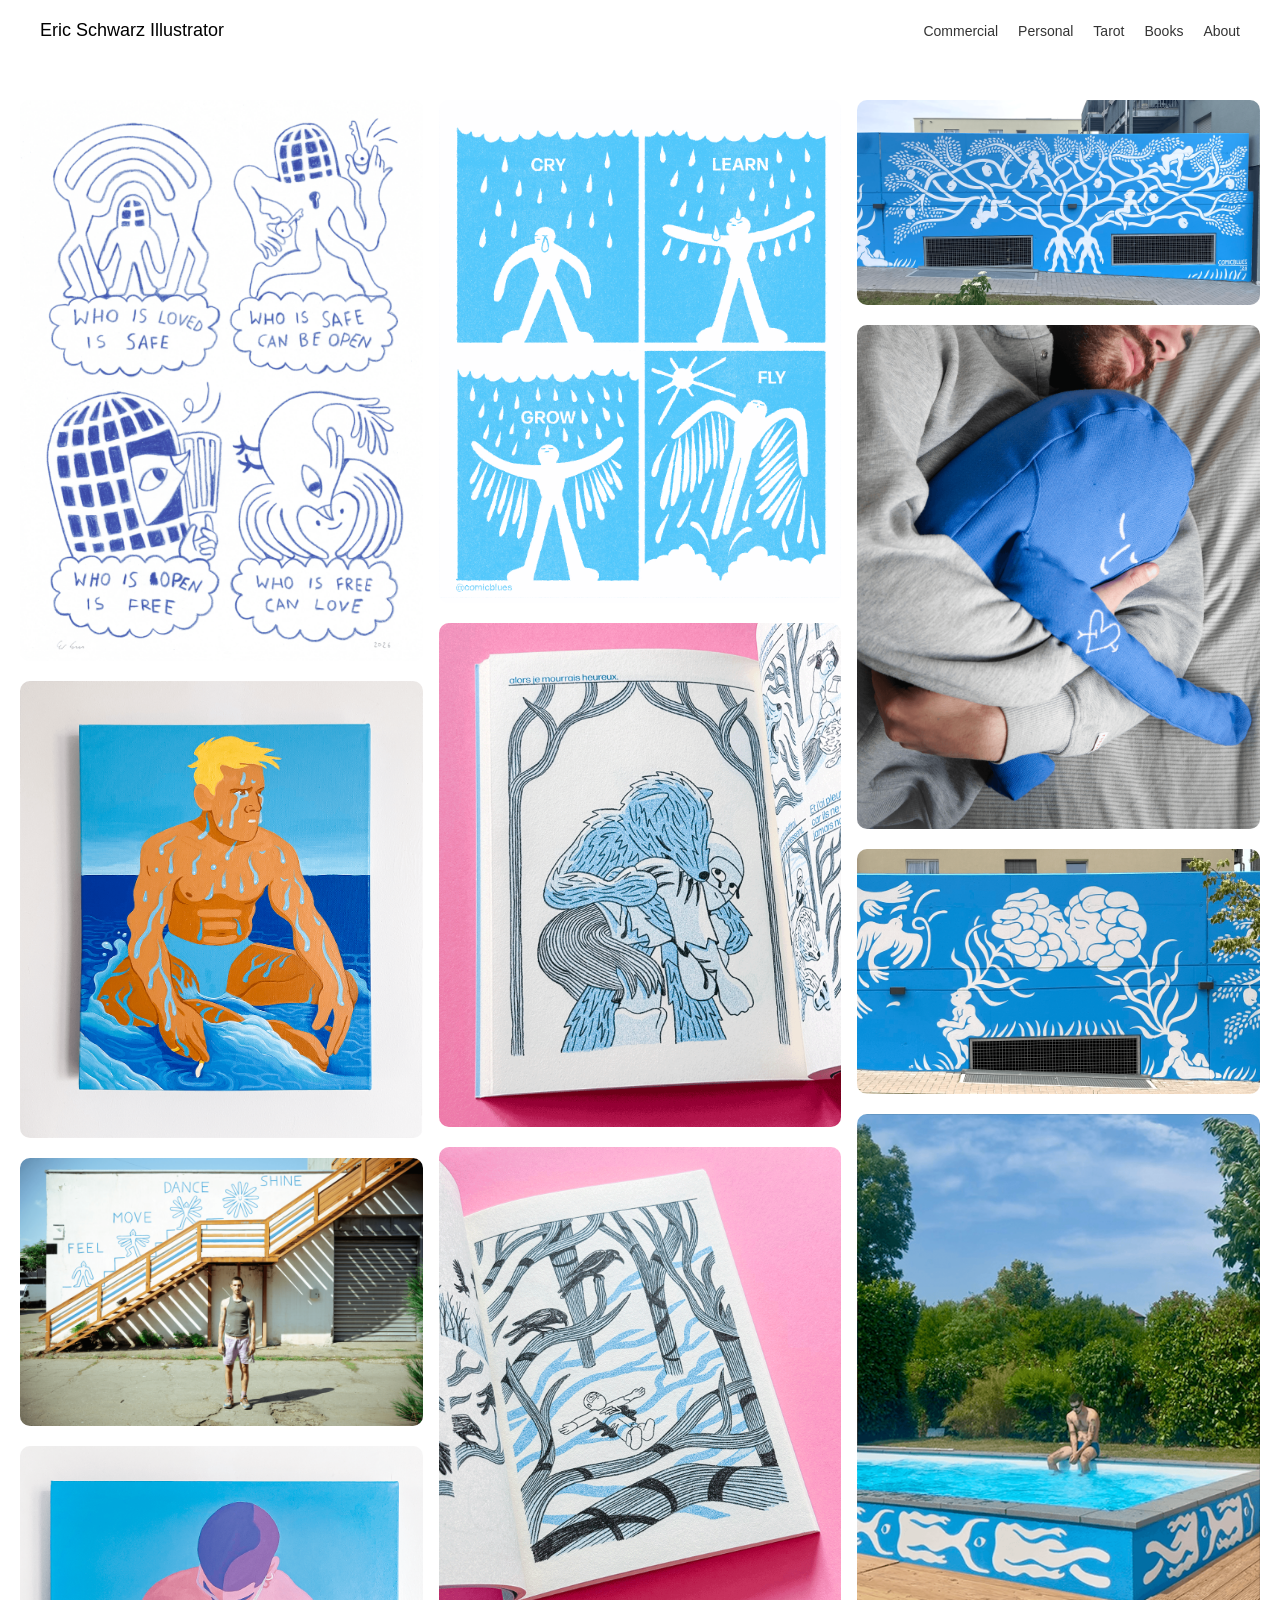
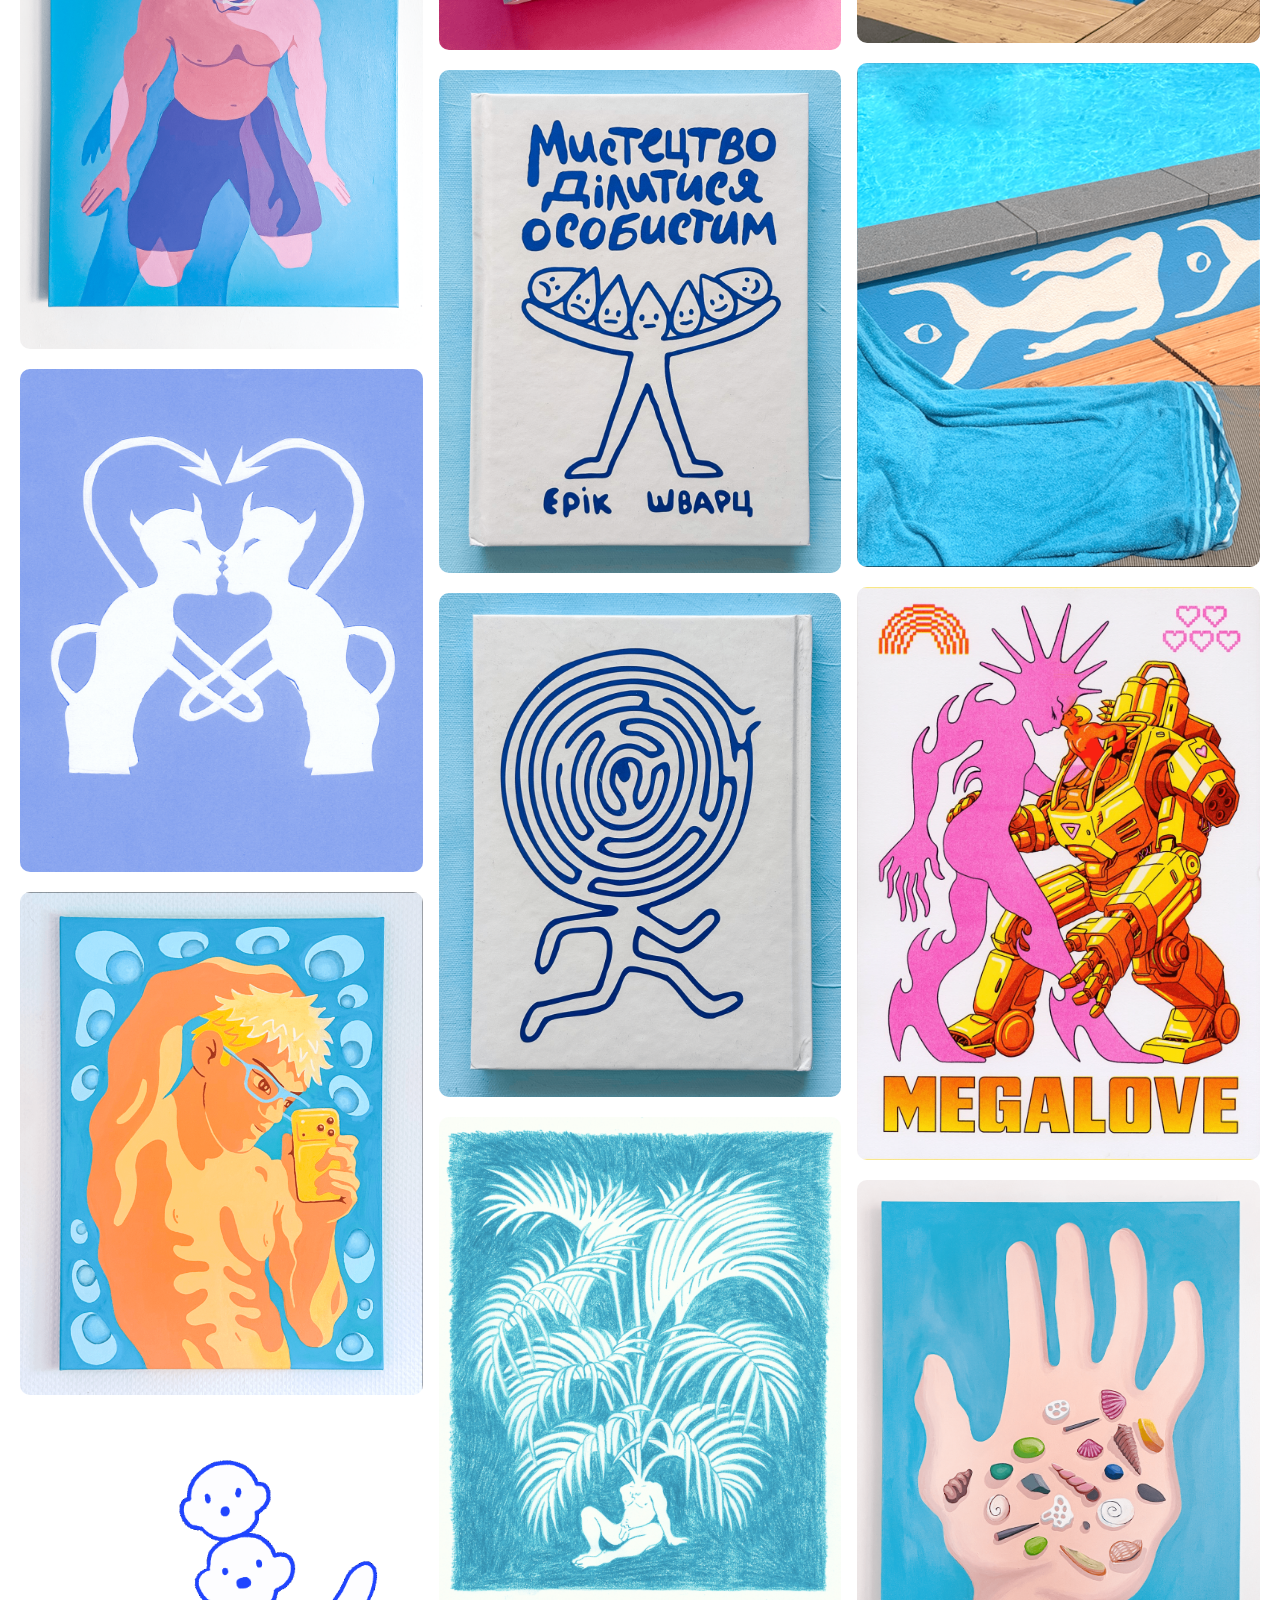
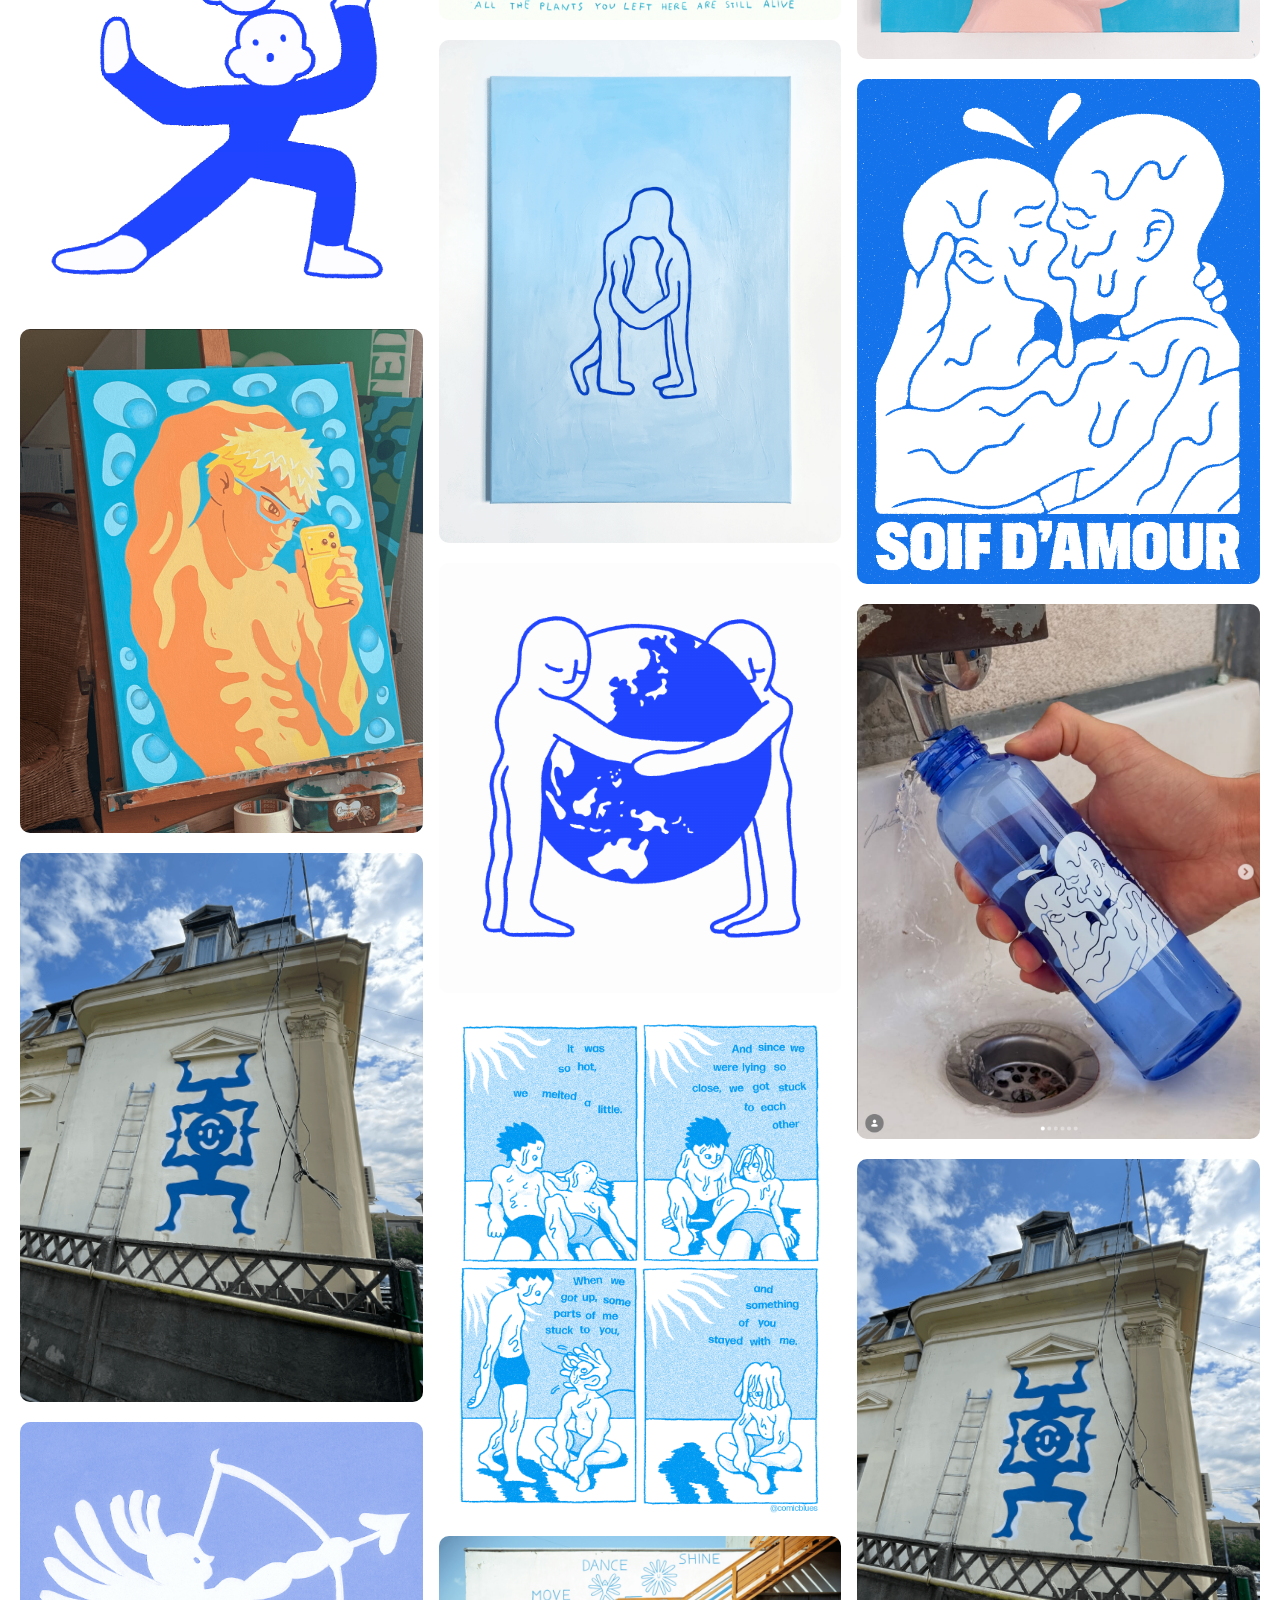
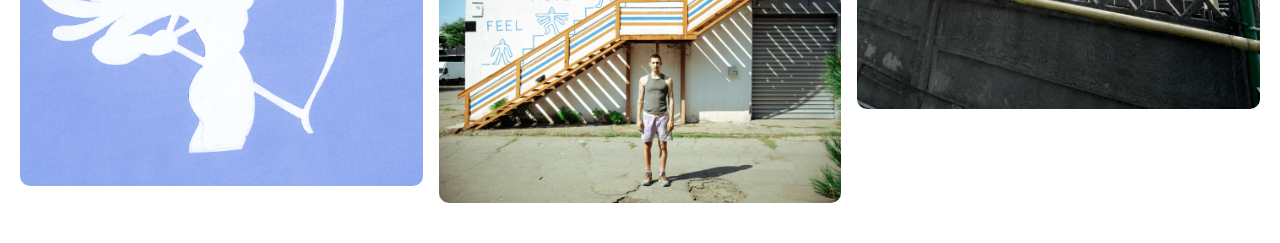
==== commit a9abc2ce: "bug fix" ====
--- a/personal.html
+++ b/personal.html
@@ -34,9 +34,9 @@
   <img src="images/perso-13.png">
   <img src="images/personal-5.png">
   <img src="images/perso-amor.png">
-  <img src="images/pers-fly.png">
+  <img src="images/perso-fly.png">
   <img src="images/perso-wolf1.png">
-  <img src="images/persowolf2.png">
+  <img src="images/perso-wolf2.png">
   <img src="images/perso-14.png">
   <img src="images/perso-15.png">
   <img src="images/personal-6.png">
